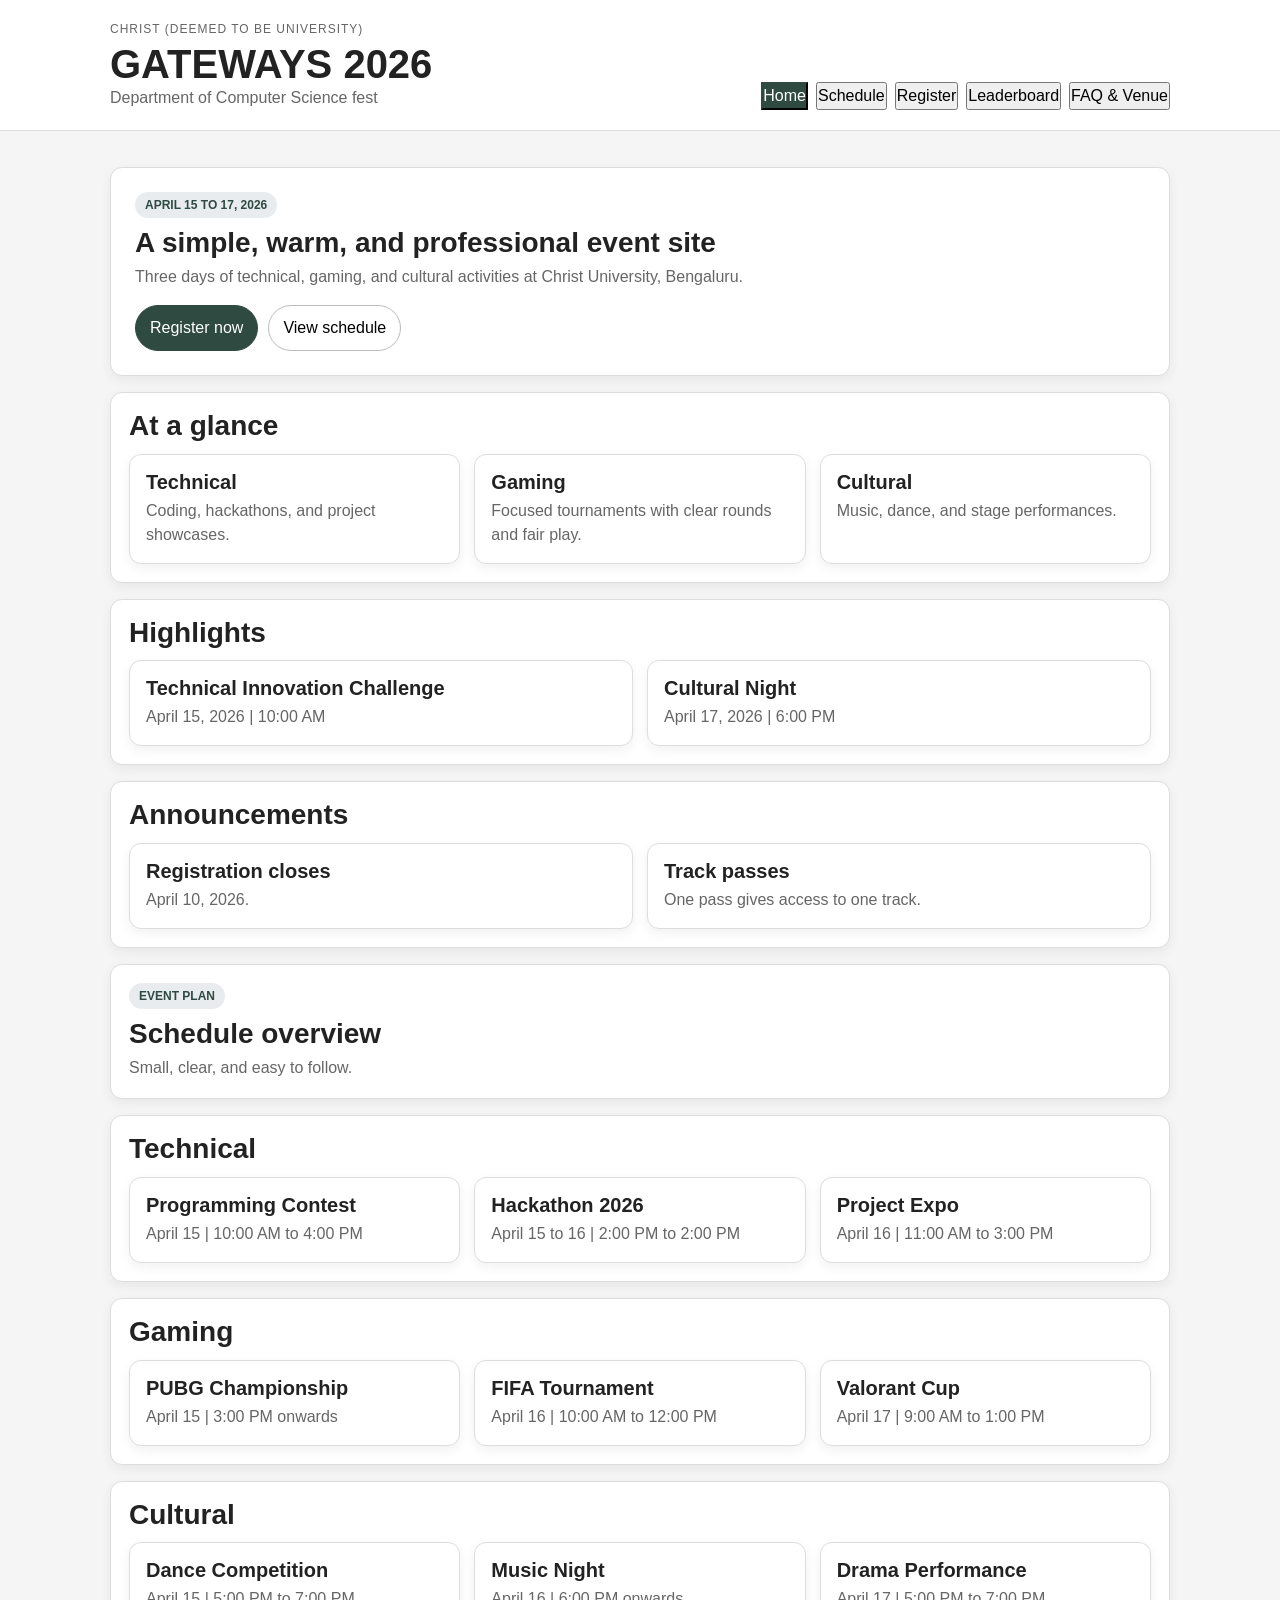
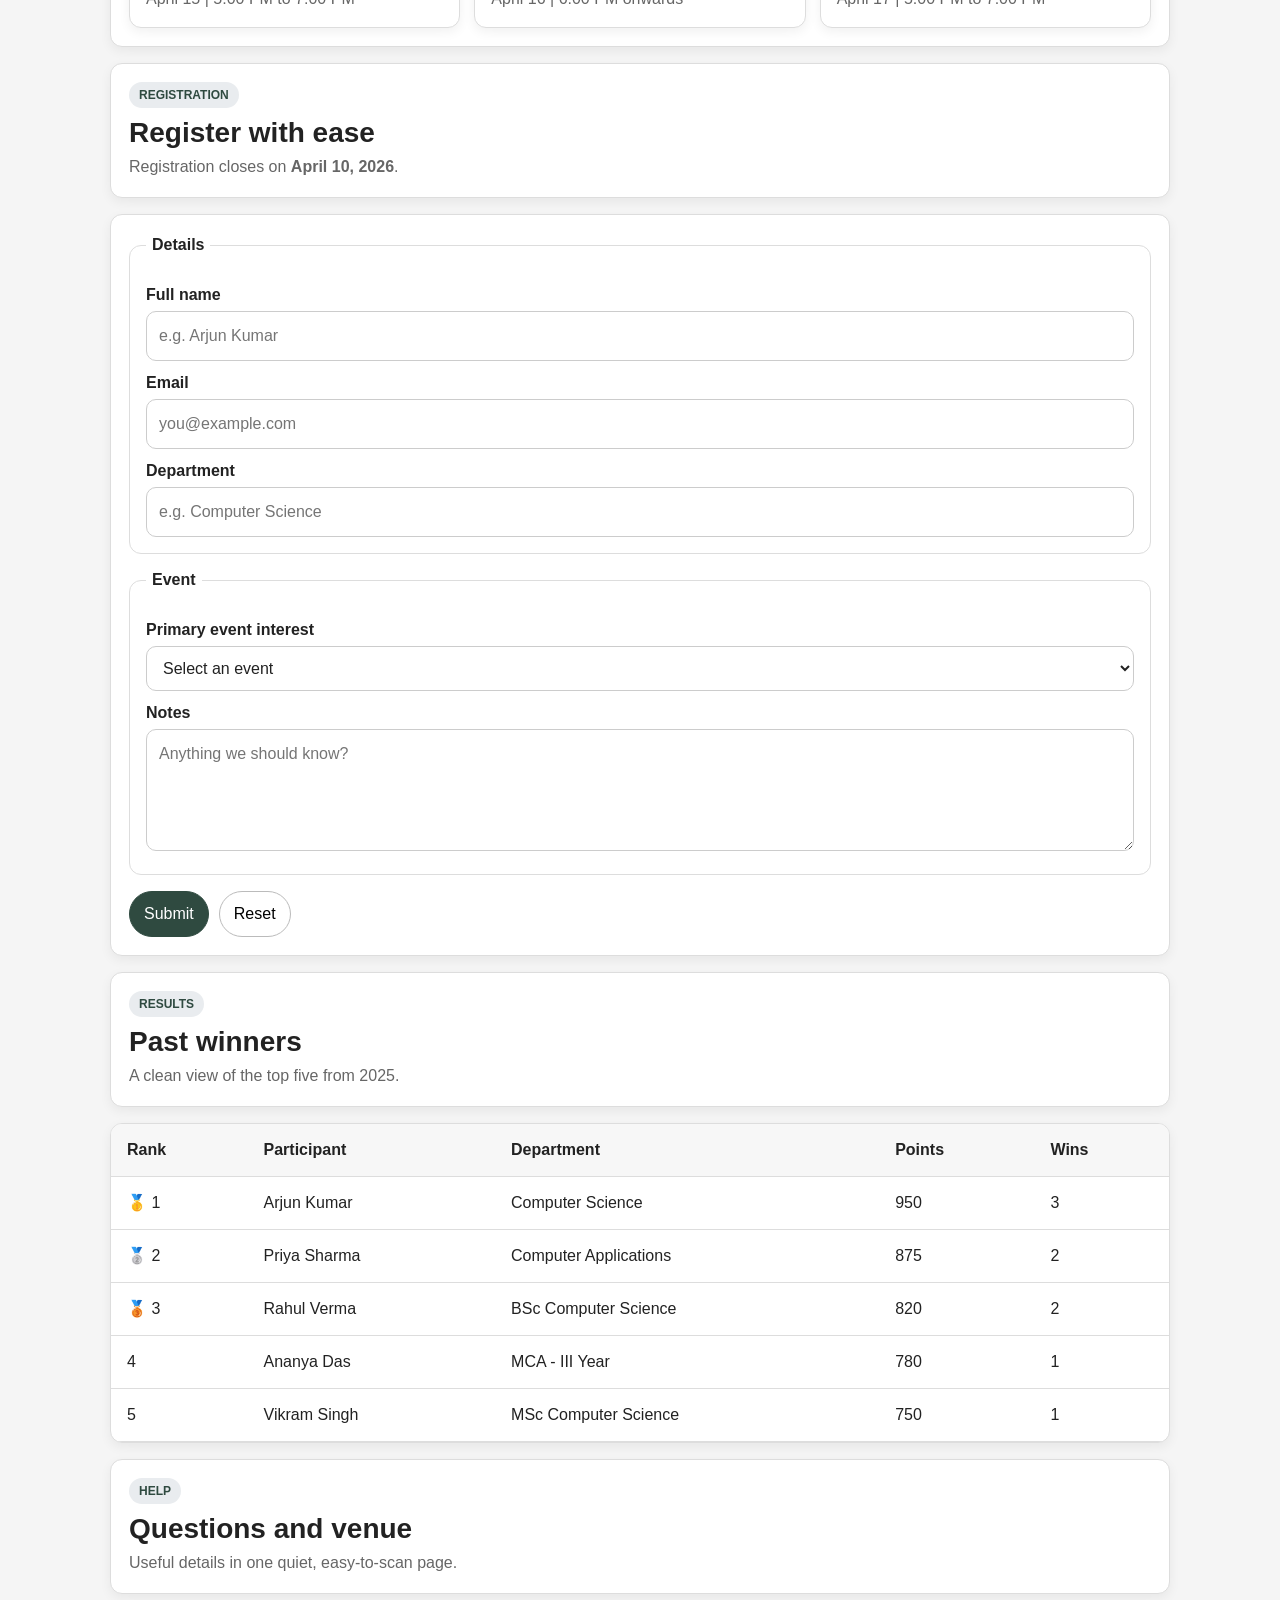
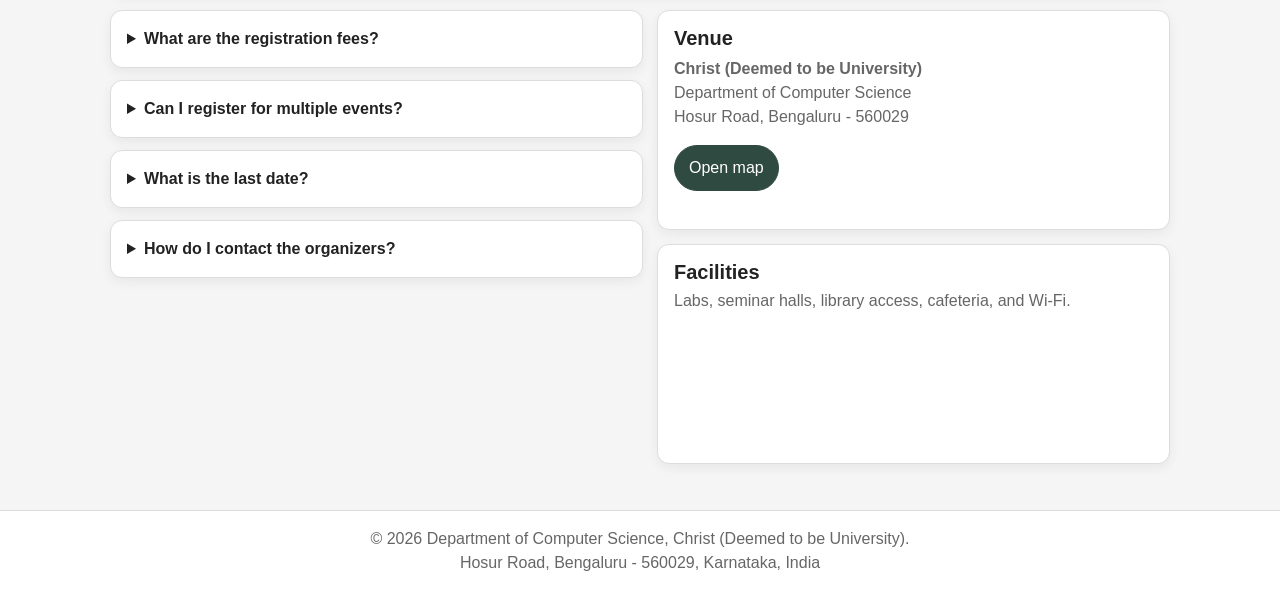
==== Lab-1/index.html @ b37d709b "added some css files" ====
<!doctype html>
<html lang="en">
<head>
  <meta charset="UTF-8" />
  <meta name="viewport" content="width=device-width, initial-scale=1.0" />
  <title>GATEWAYS 2026 — Christ University CS Fest</title>
  <link rel="stylesheet" href="styles.css" />
</head>
<body>

  <header class="site-header">
    <div class="wrap top">
      <div>
        <p class="eyebrow">Christ (Deemed to be University)</p>
        <h1>GATEWAYS 2026</h1>
        <p class="sub">Department of Computer Science fest</p>
      </div>
      <nav class="nav" id="nav">
        <button class="active" data-page="home">Home</button>
        <button data-page="schedule">Schedule</button>
        <button data-page="register">Register</button>
        <button data-page="leaderboard">Leaderboard</button>
        <button data-page="faq">FAQ &amp; Venue</button>
      </nav>
    </div>
  </header>

  <main class="wrap">

    <!-- ── HOME ── -->
    <div class="page active" id="page-home">
      <section class="hero section">
        <span class="tag">April 15 to 17, 2026</span>
        <h2>A simple, warm, and professional event site</h2>
        <p class="muted">Three days of technical, gaming, and cultural activities at Christ University, Bengaluru.</p>
        <p class="actions">
          <button class="btn primary" onclick="goTo('register')">Register now</button>
          <button class="btn" onclick="goTo('schedule')">View schedule</button>
        </p>
      </section>

      <section class="section">
        <h2>At a glance</h2>
        <div class="grid" style="margin-top:12px">
          <article class="card"><h3>Technical</h3><p>Coding, hackathons, and project showcases.</p></article>
          <article class="card"><h3>Gaming</h3><p>Focused tournaments with clear rounds and fair play.</p></article>
          <article class="card"><h3>Cultural</h3><p>Music, dance, and stage performances.</p></article>
        </div>
      </section>

      <section class="section">
        <h2>Highlights</h2>
        <div class="grid" style="margin-top:12px">
          <article class="card"><h3>Technical Innovation Challenge</h3><p>April 15, 2026 | 10:00 AM</p></article>
          <article class="card"><h3>Cultural Night</h3><p>April 17, 2026 | 6:00 PM</p></article>
        </div>
      </section>

      <section class="section">
        <h2>Announcements</h2>
        <div class="grid" style="margin-top:12px">
          <article class="card"><h3>Registration closes</h3><p>April 10, 2026.</p></article>
          <article class="card"><h3>Track passes</h3><p>One pass gives access to one track.</p></article>
        </div>
      </section>
    </div>

    <!-- ── SCHEDULE ── -->
    <div class="page" id="page-schedule">
      <section class="section">
        <span class="tag">Event plan</span>
        <h2>Schedule overview</h2>
        <p class="muted">Small, clear, and easy to follow.</p>
      </section>

      <section class="section">
        <h2>Technical</h2>
        <div class="grid" style="margin-top:12px">
          <article class="card"><h3>Programming Contest</h3><p>April 15 | 10:00 AM to 4:00 PM</p></article>
          <article class="card"><h3>Hackathon 2026</h3><p>April 15 to 16 | 2:00 PM to 2:00 PM</p></article>
          <article class="card"><h3>Project Expo</h3><p>April 16 | 11:00 AM to 3:00 PM</p></article>
        </div>
      </section>

      <section class="section">
        <h2>Gaming</h2>
        <div class="grid" style="margin-top:12px">
          <article class="card"><h3>PUBG Championship</h3><p>April 15 | 3:00 PM onwards</p></article>
          <article class="card"><h3>FIFA Tournament</h3><p>April 16 | 10:00 AM to 12:00 PM</p></article>
          <article class="card"><h3>Valorant Cup</h3><p>April 17 | 9:00 AM to 1:00 PM</p></article>
        </div>
      </section>

      <section class="section">
        <h2>Cultural</h2>
        <div class="grid" style="margin-top:12px">
          <article class="card"><h3>Dance Competition</h3><p>April 15 | 5:00 PM to 7:00 PM</p></article>
          <article class="card"><h3>Music Night</h3><p>April 16 | 6:00 PM onwards</p></article>
          <article class="card"><h3>Drama Performance</h3><p>April 17 | 5:00 PM to 7:00 PM</p></article>
        </div>
      </section>
    </div>

    <!-- ── REGISTER ── -->
    <div class="page" id="page-register">
      <section class="section">
        <span class="tag">Registration</span>
        <h2>Register with ease</h2>
        <p class="muted">Registration closes on <strong>April 10, 2026</strong>.</p>
      </section>

      <section class="section">
        <form id="reg-form" onsubmit="handleRegister(event)">
          <fieldset>
            <legend>Details</legend>
            <label for="name">Full name</label>
            <input id="name" name="name" required placeholder="e.g. Arjun Kumar" />
            <label for="email">Email</label>
            <input id="email" name="email" type="email" required placeholder="you@example.com" />
            <label for="dept">Department</label>
            <input id="dept" name="dept" required placeholder="e.g. Computer Science" />
          </fieldset>
          <fieldset>
            <legend>Event</legend>
            <label for="event">Primary event interest</label>
            <select id="event" name="event" required>
              <option value="">Select an event</option>
              <option>Programming Contest</option>
              <option>Hackathon 2026</option>
              <option>PUBG Championship</option>
              <option>Dance Competition</option>
            </select>
            <label for="note">Notes</label>
            <textarea id="note" name="note" rows="4" placeholder="Anything we should know?"></textarea>
          </fieldset>
          <p class="actions">
            <button class="btn primary" type="submit">Submit</button>
            <button class="btn" type="reset">Reset</button>
          </p>
        </form>
      </section>
    </div>

    <!-- ── LEADERBOARD ── -->
    <div class="page" id="page-leaderboard">
      <section class="section">
        <span class="tag">Results</span>
        <h2>Past winners</h2>
        <p class="muted">A clean view of the top five from 2025.</p>
      </section>

      <section class="section table-wrap">
        <table>
          <thead>
            <tr><th>Rank</th><th>Participant</th><th>Department</th><th>Points</th><th>Wins</th></tr>
          </thead>
          <tbody>
            <tr><td class="rank-1">🥇 1</td><td>Arjun Kumar</td><td>Computer Science</td><td>950</td><td>3</td></tr>
            <tr><td class="rank-2">🥈 2</td><td>Priya Sharma</td><td>Computer Applications</td><td>875</td><td>2</td></tr>
            <tr><td class="rank-3">🥉 3</td><td>Rahul Verma</td><td>BSc Computer Science</td><td>820</td><td>2</td></tr>
            <tr><td>4</td><td>Ananya Das</td><td>MCA - III Year</td><td>780</td><td>1</td></tr>
            <tr><td>5</td><td>Vikram Singh</td><td>MSc Computer Science</td><td>750</td><td>1</td></tr>
          </tbody>
        </table>
      </section>
    </div>

    <!-- ── FAQ & VENUE ── -->
    <div class="page" id="page-faq">
      <section class="section">
        <span class="tag">Help</span>
        <h2>Questions and venue</h2>
        <p class="muted">Useful details in one quiet, easy-to-scan page.</p>
      </section>

      <div class="grid" style="margin: 16px 0; align-items: flex-start;">
        <div style="flex: 1 1 300px;">
          <details>
            <summary>What are the registration fees?</summary>
            <div class="detail-body"><p>Technical: ₹200 &nbsp;·&nbsp; Gaming: ₹150 &nbsp;·&nbsp; Cultural: ₹100 &nbsp;·&nbsp; All-access: ₹400.</p></div>
          </details>
          <details>
            <summary>Can I register for multiple events?</summary>
            <div class="detail-body"><p>Yes. Pick the track or event that fits you best during registration.</p></div>
          </details>
          <details>
            <summary>What is the last date?</summary>
            <div class="detail-body"><p><time datetime="2026-04-10">April 10, 2026</time>.</p></div>
          </details>
          <details>
            <summary>How do I contact the organizers?</summary>
            <div class="detail-body">
              <p><a href="mailto:cs.fest@christuniversity.in">cs.fest@christuniversity.in</a></p>
              <p><a href="tel:+918040129100">080-40129100</a></p>
            </div>
          </details>
        </div>

        <div style="flex: 1 1 280px; display: flex; flex-direction: column; gap: 14px;">
          <div class="card">
            <h3>Venue</h3>
            <p style="margin-top:8px"><strong>Christ (Deemed to be University)</strong><br />Department of Computer Science<br />Hosur Road, Bengaluru - 560029</p>
            <p class="actions">
              <a class="btn primary" href="https://www.google.com/maps/search/?api=1&query=Christ+University+Hosur+Road+Bengaluru" target="_blank" rel="noreferrer">Open map</a>
            </p>
          </div>
          <div class="card">
            <h3>Facilities</h3>
            <p style="margin-top:6px">Labs, seminar halls, library access, cafeteria, and Wi-Fi.</p>
          </div>
        </div>
      </div>
    </div>

  </main>

  <footer class="site-footer">
    <div class="wrap">
      <p>&copy; 2026 Department of Computer Science, Christ (Deemed to be University).</p>
      <p>Hosur Road, Bengaluru - 560029, Karnataka, India</p>
    </div>
  </footer>

  <div class="toast" id="toast"></div>

  <script>
    const pages = ['home', 'schedule', 'register', 'leaderboard', 'faq'];

    function goTo(id) {
      // hide all pages
      pages.forEach(p => {
        document.getElementById('page-' + p).classList.remove('active');
      });
      // deactivate all nav buttons
      document.querySelectorAll('#nav button').forEach(btn => btn.classList.remove('active'));

      // show target
      document.getElementById('page-' + id).classList.add('active');
      document.querySelector(`#nav button[data-page="${id}"]`).classList.add('active');

      // scroll to top
      window.scrollTo({ top: 0, behavior: 'smooth' });

      // update URL hash (no reload)
      history.replaceState(null, '', '#' + id);
    }

    // wire nav buttons
    document.querySelectorAll('#nav button[data-page]').forEach(btn => {
      btn.addEventListener('click', () => goTo(btn.dataset.page));
    });

    // handle registration form
    function handleRegister(e) {
      e.preventDefault();
      const name = document.getElementById('name').value.trim();
      showToast(`Registered! Welcome, ${name} 🎉`);
      document.getElementById('reg-form').reset();
    }

    function showToast(msg) {
      const t = document.getElementById('toast');
      t.textContent = msg;
      t.classList.add('show');
      setTimeout(() => t.classList.remove('show'), 3000);
    }

    // load from URL hash on page load
    const hash = location.hash.replace('#', '');
    if (pages.includes(hash)) goTo(hash);
  </script>
</body>
</html>
---- Lab-1/styles.css ----
* {
  box-sizing: border-box;
  margin: 0;
  padding: 0;
}

body {
  min-height: 100vh;
  display: flex;
  flex-direction: column;
  font-family: Arial, Helvetica, sans-serif;
  font-size: 16px;
  line-height: 1.5;
  color: #222;
  background: #f5f5f5;
}

a {
  color: inherit;
  text-decoration: none;
}

button,
input,
select,
textarea {
  font: inherit;
}

.wrap {
  width: 90%;
  max-width: 1060px;
  margin: 0 auto;
}

.site-header,
.site-footer {
  background: #fff;
  border-color: #ddd;
}

.site-header {
  border-bottom: 1px solid #ddd;
}

.site-footer {
  border-top: 1px solid #ddd;
  margin-top: auto;
  padding: 16px 0;
  text-align: center;
}

.top {
  display: flex;
  justify-content: space-between;
  align-items: flex-end;
  flex-wrap: wrap;
  gap: 16px;
  padding: 20px 0;
}

h1,
h2,
h3 {
  line-height: 1.1;
}

h1 {
  font-size: 40px;
}

h2 {
  font-size: 28px;
}

h3 {
  font-size: 20px;
}

.eyebrow,
.sub,
.detail-body,
p {
  color: #666;
}

.eyebrow {
  font-size: 12px;
  text-transform: uppercase;
  letter-spacing: 1px;
  margin-bottom: 4px;
}

.nav {
  display: flex;
  flex-wrap: wrap;
  gap: 8px;
}

.nav a,
.btn {
  display: inline-block;
  border: 1px solid #bbb;
  border-radius: 999px;
  padding: 10px 14px;
  background: #fff;
}

.nav .active,
.btn.primary {
  background: #2f4a40;
  border-color: #2f4a40;
  color: #fff;
}

main {
  padding: 20px 0 30px;
}

.section,
.card,
details {
  background: #fff;
  border: 1px solid #ddd;
  border-radius: 12px;
  box-shadow: 0 4px 12px rgba(0, 0, 0, 0.06);
}

.section {
  padding: 18px;
  margin: 16px 0;
}

.hero {
  padding: 24px;
}

.tag {
  display: inline-block;
  margin-bottom: 10px;
  padding: 4px 10px;
  border-radius: 999px;
  background: #e9ecef;
  color: #2f4a40;
  font-size: 12px;
  font-weight: bold;
  text-transform: uppercase;
}

.actions {
  display: flex;
  flex-wrap: wrap;
  gap: 10px;
  margin-top: 16px;
}

.grid {
  display: flex;
  flex-wrap: wrap;
  gap: 14px;
}

.card {
  flex: 1 1 220px;
  padding: 16px;
}

.card h3,
.section h2 {
  margin-bottom: 6px;
}

.table-wrap {
  overflow-x: auto;
  padding: 0;
}

table {
  width: 100%;
  min-width: 620px;
  border-collapse: collapse;
}

th,
td {
  padding: 14px 16px;
  text-align: left;
  border-bottom: 1px solid #ddd;
}

th {
  background: #f7f7f7;
}

fieldset {
  border: 1px solid #ddd;
  border-radius: 12px;
  padding: 16px;
  margin-bottom: 14px;
}

legend {
  padding: 0 6px;
  font-weight: bold;
}

label {
  display: block;
  margin: 10px 0 4px;
  font-weight: bold;
}

input,
select,
textarea {
  width: 100%;
  padding: 12px;
  border: 1px solid #ccc;
  border-radius: 10px;
  background: #fff;
  color: #222;
}

textarea {
  min-height: 120px;
  resize: vertical;
}

details {
  margin-bottom: 12px;
  overflow: hidden;
}

summary {
  cursor: pointer;
  padding: 16px;
  font-weight: bold;
}

details[open] summary {
  border-bottom: 1px solid #ddd;
}

.detail-body {
  padding: 0 16px 16px;
}

@media (max-width: 720px) {
  .top {
    align-items: flex-start;
  }

  h1 {
    font-size: 32px;
  }

  .card {
    flex-basis: 100%;
  }

  table {
    min-width: 520px;
  }
}
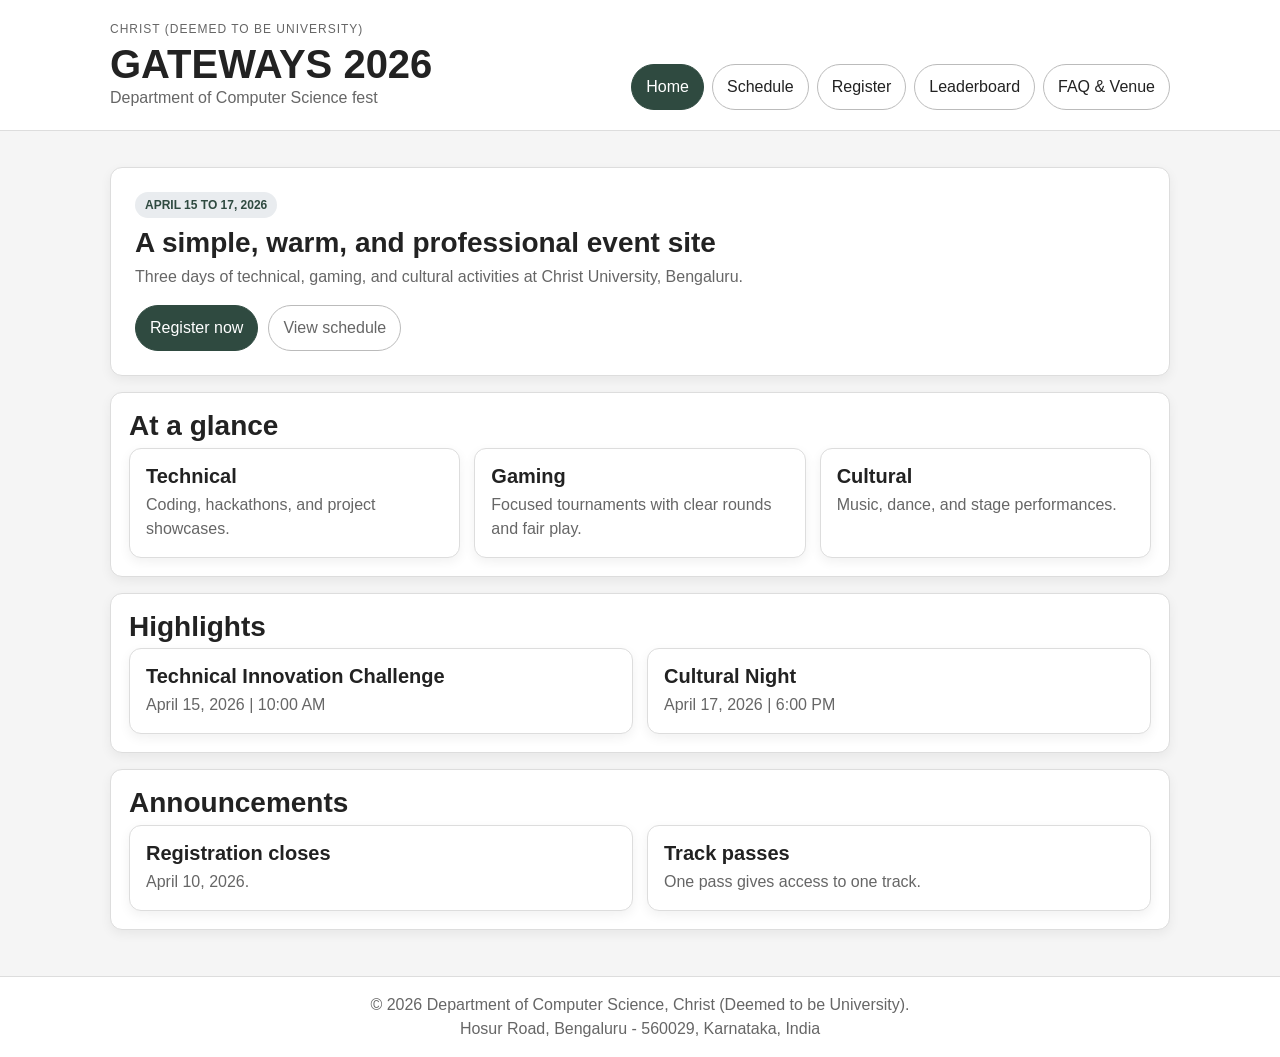
==== commit f5a256d2: "added some css files" ====
--- a/Lab-1/index.html
+++ b/Lab-1/index.html
@@ -3,11 +3,10 @@
 <head>
   <meta charset="UTF-8" />
   <meta name="viewport" content="width=device-width, initial-scale=1.0" />
-  <title>GATEWAYS 2026 — Christ University CS Fest</title>
+  <title>Christ University Events - Home</title>
   <link rel="stylesheet" href="styles.css" />
 </head>
 <body>
-
   <header class="site-header">
     <div class="wrap top">
       <div>
@@ -15,203 +14,44 @@
         <h1>GATEWAYS 2026</h1>
         <p class="sub">Department of Computer Science fest</p>
       </div>
-      <nav class="nav" id="nav">
-        <button class="active" data-page="home">Home</button>
-        <button data-page="schedule">Schedule</button>
-        <button data-page="register">Register</button>
-        <button data-page="leaderboard">Leaderboard</button>
-        <button data-page="faq">FAQ &amp; Venue</button>
+      <nav class="nav">
+        <a class="active" href="index.html">Home</a><a href="schedule.html">Schedule</a><a href="register.html">Register</a><a href="leaderboard.html">Leaderboard</a><a href="faq-venue.html">FAQ &amp; Venue</a>
       </nav>
     </div>
   </header>
 
   <main class="wrap">
+    <section class="hero section">
+      <span class="tag">April 15 to 17, 2026</span>
+      <h2>A simple, warm, and professional event site</h2>
+      <p>Three days of technical, gaming, and cultural activities at Christ University, Bengaluru.</p>
+      <p class="actions"><a class="btn primary" href="register.html">Register now</a><a class="btn" href="schedule.html">View schedule</a></p>
+    </section>
 
-    <!-- ── HOME ── -->
-    <div class="page active" id="page-home">
-      <section class="hero section">
-        <span class="tag">April 15 to 17, 2026</span>
-        <h2>A simple, warm, and professional event site</h2>
-        <p class="muted">Three days of technical, gaming, and cultural activities at Christ University, Bengaluru.</p>
-        <p class="actions">
-          <button class="btn primary" onclick="goTo('register')">Register now</button>
-          <button class="btn" onclick="goTo('schedule')">View schedule</button>
-        </p>
-      </section>
+    <section class="section">
+      <h2>At a glance</h2>
+      <div class="grid">
+        <article class="card"><h3>Technical</h3><p>Coding, hackathons, and project showcases.</p></article>
+        <article class="card"><h3>Gaming</h3><p>Focused tournaments with clear rounds and fair play.</p></article>
+        <article class="card"><h3>Cultural</h3><p>Music, dance, and stage performances.</p></article>
+      </div>
+    </section>
 
-      <section class="section">
-        <h2>At a glance</h2>
-        <div class="grid" style="margin-top:12px">
-          <article class="card"><h3>Technical</h3><p>Coding, hackathons, and project showcases.</p></article>
-          <article class="card"><h3>Gaming</h3><p>Focused tournaments with clear rounds and fair play.</p></article>
-          <article class="card"><h3>Cultural</h3><p>Music, dance, and stage performances.</p></article>
-        </div>
-      </section>
+    <section class="section">
+      <h2>Highlights</h2>
+      <div class="grid">
+        <article class="card"><h3>Technical Innovation Challenge</h3><p>April 15, 2026 | 10:00 AM</p></article>
+        <article class="card"><h3>Cultural Night</h3><p>April 17, 2026 | 6:00 PM</p></article>
+      </div>
+    </section>
 
-      <section class="section">
-        <h2>Highlights</h2>
-        <div class="grid" style="margin-top:12px">
-          <article class="card"><h3>Technical Innovation Challenge</h3><p>April 15, 2026 | 10:00 AM</p></article>
-          <article class="card"><h3>Cultural Night</h3><p>April 17, 2026 | 6:00 PM</p></article>
-        </div>
-      </section>
-
-      <section class="section">
-        <h2>Announcements</h2>
-        <div class="grid" style="margin-top:12px">
-          <article class="card"><h3>Registration closes</h3><p>April 10, 2026.</p></article>
-          <article class="card"><h3>Track passes</h3><p>One pass gives access to one track.</p></article>
-        </div>
-      </section>
-    </div>
-
-    <!-- ── SCHEDULE ── -->
-    <div class="page" id="page-schedule">
-      <section class="section">
-        <span class="tag">Event plan</span>
-        <h2>Schedule overview</h2>
-        <p class="muted">Small, clear, and easy to follow.</p>
-      </section>
-
-      <section class="section">
-        <h2>Technical</h2>
-        <div class="grid" style="margin-top:12px">
-          <article class="card"><h3>Programming Contest</h3><p>April 15 | 10:00 AM to 4:00 PM</p></article>
-          <article class="card"><h3>Hackathon 2026</h3><p>April 15 to 16 | 2:00 PM to 2:00 PM</p></article>
-          <article class="card"><h3>Project Expo</h3><p>April 16 | 11:00 AM to 3:00 PM</p></article>
-        </div>
-      </section>
-
-      <section class="section">
-        <h2>Gaming</h2>
-        <div class="grid" style="margin-top:12px">
-          <article class="card"><h3>PUBG Championship</h3><p>April 15 | 3:00 PM onwards</p></article>
-          <article class="card"><h3>FIFA Tournament</h3><p>April 16 | 10:00 AM to 12:00 PM</p></article>
-          <article class="card"><h3>Valorant Cup</h3><p>April 17 | 9:00 AM to 1:00 PM</p></article>
-        </div>
-      </section>
-
-      <section class="section">
-        <h2>Cultural</h2>
-        <div class="grid" style="margin-top:12px">
-          <article class="card"><h3>Dance Competition</h3><p>April 15 | 5:00 PM to 7:00 PM</p></article>
-          <article class="card"><h3>Music Night</h3><p>April 16 | 6:00 PM onwards</p></article>
-          <article class="card"><h3>Drama Performance</h3><p>April 17 | 5:00 PM to 7:00 PM</p></article>
-        </div>
-      </section>
-    </div>
-
-    <!-- ── REGISTER ── -->
-    <div class="page" id="page-register">
-      <section class="section">
-        <span class="tag">Registration</span>
-        <h2>Register with ease</h2>
-        <p class="muted">Registration closes on <strong>April 10, 2026</strong>.</p>
-      </section>
-
-      <section class="section">
-        <form id="reg-form" onsubmit="handleRegister(event)">
-          <fieldset>
-            <legend>Details</legend>
-            <label for="name">Full name</label>
-            <input id="name" name="name" required placeholder="e.g. Arjun Kumar" />
-            <label for="email">Email</label>
-            <input id="email" name="email" type="email" required placeholder="you@example.com" />
-            <label for="dept">Department</label>
-            <input id="dept" name="dept" required placeholder="e.g. Computer Science" />
-          </fieldset>
-          <fieldset>
-            <legend>Event</legend>
-            <label for="event">Primary event interest</label>
-            <select id="event" name="event" required>
-              <option value="">Select an event</option>
-              <option>Programming Contest</option>
-              <option>Hackathon 2026</option>
-              <option>PUBG Championship</option>
-              <option>Dance Competition</option>
-            </select>
-            <label for="note">Notes</label>
-            <textarea id="note" name="note" rows="4" placeholder="Anything we should know?"></textarea>
-          </fieldset>
-          <p class="actions">
-            <button class="btn primary" type="submit">Submit</button>
-            <button class="btn" type="reset">Reset</button>
-          </p>
-        </form>
-      </section>
-    </div>
-
-    <!-- ── LEADERBOARD ── -->
-    <div class="page" id="page-leaderboard">
-      <section class="section">
-        <span class="tag">Results</span>
-        <h2>Past winners</h2>
-        <p class="muted">A clean view of the top five from 2025.</p>
-      </section>
-
-      <section class="section table-wrap">
-        <table>
-          <thead>
-            <tr><th>Rank</th><th>Participant</th><th>Department</th><th>Points</th><th>Wins</th></tr>
-          </thead>
-          <tbody>
-            <tr><td class="rank-1">🥇 1</td><td>Arjun Kumar</td><td>Computer Science</td><td>950</td><td>3</td></tr>
-            <tr><td class="rank-2">🥈 2</td><td>Priya Sharma</td><td>Computer Applications</td><td>875</td><td>2</td></tr>
-            <tr><td class="rank-3">🥉 3</td><td>Rahul Verma</td><td>BSc Computer Science</td><td>820</td><td>2</td></tr>
-            <tr><td>4</td><td>Ananya Das</td><td>MCA - III Year</td><td>780</td><td>1</td></tr>
-            <tr><td>5</td><td>Vikram Singh</td><td>MSc Computer Science</td><td>750</td><td>1</td></tr>
-          </tbody>
-        </table>
-      </section>
-    </div>
-
-    <!-- ── FAQ & VENUE ── -->
-    <div class="page" id="page-faq">
-      <section class="section">
-        <span class="tag">Help</span>
-        <h2>Questions and venue</h2>
-        <p class="muted">Useful details in one quiet, easy-to-scan page.</p>
-      </section>
-
-      <div class="grid" style="margin: 16px 0; align-items: flex-start;">
-        <div style="flex: 1 1 300px;">
-          <details>
-            <summary>What are the registration fees?</summary>
-            <div class="detail-body"><p>Technical: ₹200 &nbsp;·&nbsp; Gaming: ₹150 &nbsp;·&nbsp; Cultural: ₹100 &nbsp;·&nbsp; All-access: ₹400.</p></div>
-          </details>
-          <details>
-            <summary>Can I register for multiple events?</summary>
-            <div class="detail-body"><p>Yes. Pick the track or event that fits you best during registration.</p></div>
-          </details>
-          <details>
-            <summary>What is the last date?</summary>
-            <div class="detail-body"><p><time datetime="2026-04-10">April 10, 2026</time>.</p></div>
-          </details>
-          <details>
-            <summary>How do I contact the organizers?</summary>
-            <div class="detail-body">
-              <p><a href="mailto:cs.fest@christuniversity.in">cs.fest@christuniversity.in</a></p>
-              <p><a href="tel:+918040129100">080-40129100</a></p>
-            </div>
-          </details>
-        </div>
-
-        <div style="flex: 1 1 280px; display: flex; flex-direction: column; gap: 14px;">
-          <div class="card">
-            <h3>Venue</h3>
-            <p style="margin-top:8px"><strong>Christ (Deemed to be University)</strong><br />Department of Computer Science<br />Hosur Road, Bengaluru - 560029</p>
-            <p class="actions">
-              <a class="btn primary" href="https://www.google.com/maps/search/?api=1&query=Christ+University+Hosur+Road+Bengaluru" target="_blank" rel="noreferrer">Open map</a>
-            </p>
-          </div>
-          <div class="card">
-            <h3>Facilities</h3>
-            <p style="margin-top:6px">Labs, seminar halls, library access, cafeteria, and Wi-Fi.</p>
-          </div>
-        </div>
+    <section class="section">
+      <h2>Announcements</h2>
+      <div class="grid">
+        <article class="card"><h3>Registration closes</h3><p>April 10, 2026.</p></article>
+        <article class="card"><h3>Track passes</h3><p>One pass gives access to one track.</p></article>
       </div>
-    </div>
-
+    </section>
   </main>
 
   <footer class="site-footer">
@@ -220,54 +60,5 @@
       <p>Hosur Road, Bengaluru - 560029, Karnataka, India</p>
     </div>
   </footer>
-
-  <div class="toast" id="toast"></div>
-
-  <script>
-    const pages = ['home', 'schedule', 'register', 'leaderboard', 'faq'];
-
-    function goTo(id) {
-      // hide all pages
-      pages.forEach(p => {
-        document.getElementById('page-' + p).classList.remove('active');
-      });
-      // deactivate all nav buttons
-      document.querySelectorAll('#nav button').forEach(btn => btn.classList.remove('active'));
-
-      // show target
-      document.getElementById('page-' + id).classList.add('active');
-      document.querySelector(`#nav button[data-page="${id}"]`).classList.add('active');
-
-      // scroll to top
-      window.scrollTo({ top: 0, behavior: 'smooth' });
-
-      // update URL hash (no reload)
-      history.replaceState(null, '', '#' + id);
-    }
-
-    // wire nav buttons
-    document.querySelectorAll('#nav button[data-page]').forEach(btn => {
-      btn.addEventListener('click', () => goTo(btn.dataset.page));
-    });
-
-    // handle registration form
-    function handleRegister(e) {
-      e.preventDefault();
-      const name = document.getElementById('name').value.trim();
-      showToast(`Registered! Welcome, ${name} 🎉`);
-      document.getElementById('reg-form').reset();
-    }
-
-    function showToast(msg) {
-      const t = document.getElementById('toast');
-      t.textContent = msg;
-      t.classList.add('show');
-      setTimeout(() => t.classList.remove('show'), 3000);
-    }
-
-    // load from URL hash on page load
-    const hash = location.hash.replace('#', '');
-    if (pages.includes(hash)) goTo(hash);
-  </script>
 </body>
 </html>
